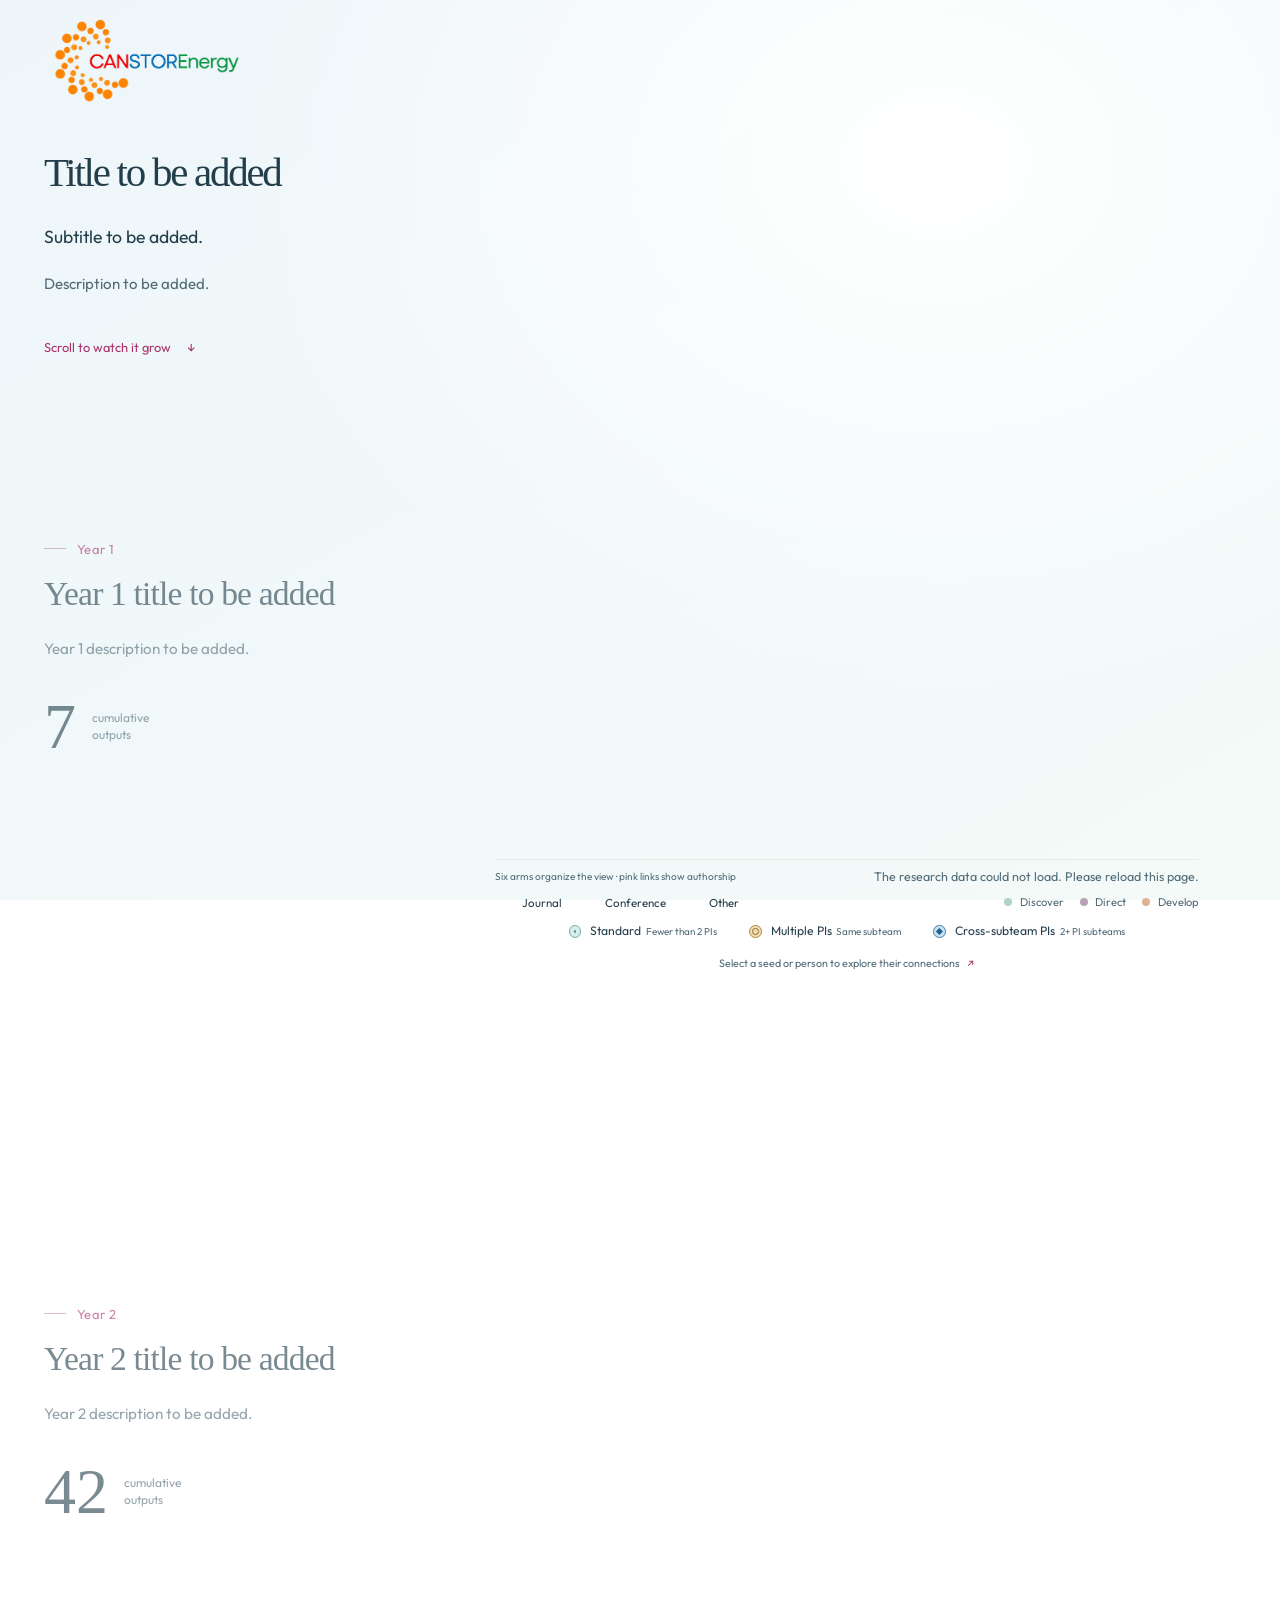
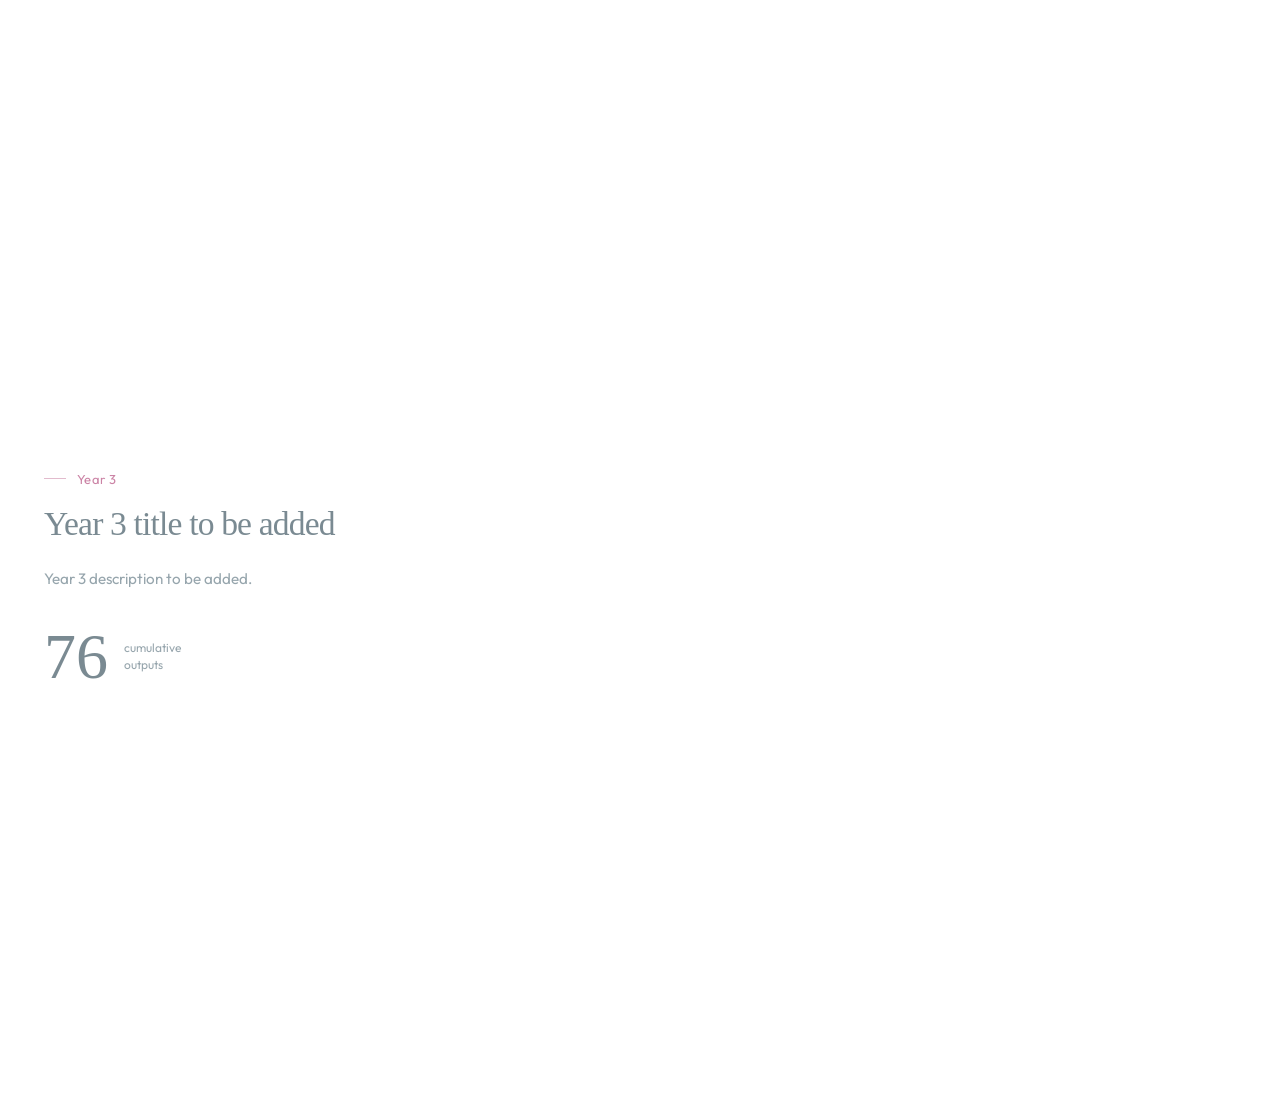
==== snowflake.html @ 8a46660d "Publish standalone CANSTORE snowflake experiment" ====
<!doctype html>
<html lang="en">
<head>
  <meta charset="utf-8">
  <meta name="viewport" content="width=device-width,initial-scale=1">
  <meta name="description" content="An interactive visualization of CANSTOREnergy personnel and research output records.">
  <title>CANSTOREnergy · Snow crystal experiment</title>
  <link rel="icon" type="image/png" href="assets/branding/canstore-logo-transparent.png">
  <link rel="stylesheet" href="assets/dandelion.css?v=20261021b">
  <script defer src="assets/dandelion_data.js"></script>
  <script defer src="assets/dandelion_layout.js?v=20261021b"></script>
  <script defer src="assets/dandelion_scopes.js?v=20261021b"></script>
  <script defer src="assets/direct_enrichment.js?v=20261021b"></script>
  <script defer src="assets/snowflake_layout.js?v=20261103d"></script>
  <script defer src="assets/snowflake.js?v=20261103d"></script>
  <link rel="stylesheet" href="assets/snowflake.css?v=20261103d">
</head>
<body>
  <a class="skip-link" href="#research-story">Skip to the research story</a>
  <header class="page-header">
    <a class="brand" href="snowflake.html" aria-label="CANSTOREnergy — return to the beginning">
      <img src="assets/branding/canstore-logo-transparent.png" width="1935" height="812" alt="CANSTOREnergy">
    </a>
  </header>
  <main id="research-story">
    <aside class="story" aria-label="Three years of research">
      <div class="story-intro">
        <h1 class="placeholder-text">Title to be added</h1>
        <p class="intro placeholder-text">Subtitle to be added.</p>
        <p class="explanation placeholder-text">Description to be added.</p>
        <a class="scroll-cue" href="#year-1">Scroll to watch it grow <span aria-hidden="true">↓</span></a>
      </div>
      <section class="chapter" id="year-1" data-chapter="1">
        <span class="chapter-year">Year 1</span>
        <h2 class="placeholder-text">Year 1 title to be added</h2>
        <p class="placeholder-text">Year 1 description to be added.</p>
        <div class="chapter-count"><strong>7</strong><span>cumulative<br>outputs</span></div>
      </section>
      <section class="chapter" id="year-2" data-chapter="2">
        <span class="chapter-year">Year 2</span>
        <h2 class="placeholder-text">Year 2 title to be added</h2>
        <p class="placeholder-text">Year 2 description to be added.</p>
        <div class="chapter-count"><strong>42</strong><span>cumulative<br>outputs</span></div>
      </section>
      <section class="chapter" id="year-3" data-chapter="3">
        <span class="chapter-year">Year 3</span>
        <h2 class="placeholder-text">Year 3 title to be added</h2>
        <p class="placeholder-text">Year 3 description to be added.</p>
        <div class="chapter-count"><strong>76</strong><span>cumulative<br>outputs</span></div>
      </section>
    </aside>
    <div class="visual-column">
      <div class="pinned-view">
        <section class="visual" aria-label="Interactive research snow crystal">
          <svg id="flower" viewBox="10 15 880 830" role="group" aria-label="Research outputs on six crystalline arms surrounding a fixed core of contributors"></svg>
          <div id="tooltip" role="tooltip" hidden></div>
        </section>
        <div class="graph-caption">
          <p class="crystal-note">Six arms organize the view · pink links show authorship</p>
          <div class="graph-status"><p id="count" aria-live="polite">Loading research records…</p></div>
          <div class="legend type-legend" aria-label="Seed shapes show output type">
            <span><svg viewBox="-12 -12 24 24" data-type-symbol="journal" aria-hidden="true"></svg>Journal</span>
            <span><svg viewBox="-12 -12 24 24" data-type-symbol="conference" aria-hidden="true"></svg>Conference</span>
            <span title="Other outputs, interviews, and reports or briefs"><svg viewBox="-12 -12 24 24" data-type-symbol="other" aria-hidden="true"></svg>Other</span>
          </div>
          <div class="legend output-legend" aria-label="Output legend: PI means principal investigator">
            <span title="Fewer than two recorded PI authors"><i class="standard-key" aria-hidden="true"></i><span class="legend-copy">Standard<small>Fewer than 2 PIs</small></span></span>
            <span title="At least two recorded PI authors, all from the same subteam"><i class="multiple-key" aria-hidden="true"></i><span class="legend-copy">Multiple PIs<small>Same subteam</small></span></span>
            <span title="At least two recorded PI authors representing different subteams"><i class="cross-pi-key" aria-hidden="true"></i><span class="legend-copy">Cross-subteam PIs<small>2+ PI subteams</small></span></span>
          </div>
          <div class="legend people-legend" aria-label="People by subteam">
            <span><i class="discover" aria-hidden="true"></i>Discover</span>
            <span><i class="direct" aria-hidden="true"></i>Direct</span>
            <span title="No contributors from Develop are recorded in the current outputs"><i class="develop" aria-hidden="true"></i>Develop</span>
          </div>
        </div>
        <div class="detail-dock" id="detail-dock">
          <p class="details-empty" id="details-empty">Select a seed or person to explore their connections <span aria-hidden="true">↗</span></p>
          <section class="detail-shell" id="detail-shell" hidden aria-labelledby="detail-title">
            <div class="detail-surface">
              <div class="detail-toolbar"><div class="detail-navigation"><button id="detail-back" type="button" hidden aria-label="Back to previous details">← Back</button><span id="detail-kind">Research output</span></div><button id="clear" type="button" aria-label="Close selection details">Close <span aria-hidden="true">×</span></button></div>
              <div id="details" tabindex="0" aria-label="Selection details"></div>
              <p id="details-scroll-hint" hidden>More details below <span aria-hidden="true">↓</span></p>
            </div>
          </section>
          <p class="sr-only" id="selection-announcement" aria-live="polite"></p>
        </div>
      </div>
    </div>
  </main>
  <noscript><p class="load-error">Enable JavaScript to explore the interactive flower. The research story remains available above.</p></noscript>
</body>
</html>
---- assets/dandelion.css ----
@font-face{font-family:Outfit;src:url('fonts/outfit-regular.ttf') format('truetype');font-weight:400;font-display:swap}
@font-face{font-family:Outfit;src:url('fonts/outfit-medium.ttf') format('truetype');font-weight:500;font-display:swap}
@font-face{font-family:Outfit;src:url('fonts/outfit-semibold.ttf') format('truetype');font-weight:600;font-display:swap}
:root{--ink:#163e36;--muted:#53675f;--pink:#aa326b;--mint:#afd4c3;--mauve:#b6a3b8;--peach:#deb493;--paper:#f5f6ed;--ease:cubic-bezier(.22,.75,.24,1);--layer-pinned:2;--layer-tooltip:3;--layer-skip:4}
*{box-sizing:border-box}html{scroll-behavior:smooth}body{margin:0;color:var(--ink);background:radial-gradient(ellipse at 75% 16%,#eff7f5 0,transparent 65%),linear-gradient(155deg,#f4f9fa 15%,#f5f5e8 100%);font-family:Outfit,sans-serif;min-height:100dvh}button,a{-webkit-tap-highlight-color:transparent}button{font:inherit;cursor:pointer}a{color:inherit;text-decoration:none}button:focus-visible,a:focus-visible,#details:focus-visible{outline:2px solid var(--pink);outline-offset:4px}button:active{transform:scale(.98)}[hidden]{display:none!important}.sr-only{position:absolute;width:1px;height:1px;overflow:hidden;clip-path:inset(50%);white-space:nowrap}.skip-link{position:fixed;top:1rem;left:1rem;z-index:var(--layer-skip);background:var(--paper);padding:1rem;transform:translateY(-200%)}.skip-link:focus{transform:none}
.page-header{max-width:1460px;margin:auto;padding:1.2rem 2.75rem .3rem;display:flex;align-items:center;min-height:6rem}.brand{display:inline-flex}.brand img{display:block;width:12.5rem;height:auto;object-fit:contain}
main{display:grid;grid-template-columns:minmax(240px,1fr) minmax(0,2fr);gap:1.5rem;max-width:1460px;margin:auto;padding:0 2.75rem}.story{min-width:0}.story-intro{padding:2.75rem 0 1rem}h1,h2,p{margin-top:0}h1,h2,.chapter-count strong{font-family:Georgia,'Times New Roman',serif;font-weight:400}h1{font-size:clamp(2.3rem,3.2vw,3.15rem);line-height:1.02;letter-spacing:-.055em;margin-bottom:1.75rem;max-width:340px}h2{letter-spacing:-.025em;text-wrap:balance}.intro{font-size:1.1rem;line-height:1.65;margin-bottom:1.25rem}.explanation{font-size:.94rem;line-height:1.75;max-width:285px;color:var(--muted);text-wrap:pretty}.scroll-cue{display:inline-flex;align-items:center;gap:1rem;font-size:.8rem;color:var(--pink);margin:1.25rem 0;padding:.45rem 0}.scroll-cue span{transition:transform .4s var(--ease)}.scroll-cue:hover span{transform:translateY(4px)}.chapter{min-height:85dvh;padding:15dvh 0 12dvh;opacity:.6;transition:opacity .6s var(--ease);scroll-margin-top:24dvh}.chapter.active{opacity:1}.chapter-year{display:inline-flex;align-items:center;gap:.65rem;font-size:.81rem;color:var(--pink);letter-spacing:.04em}.chapter-year::before{content:"";width:1.4rem;height:1px;background:currentColor;opacity:.55}.chapter.active .chapter-year::before{height:2px;opacity:1}.chapter h2{font-size:2.1rem;margin:1.1rem 0 1.4rem;line-height:1.12}.chapter p{font-size:.95rem;line-height:1.85;max-width:295px;color:var(--muted);text-wrap:pretty}.chapter-count{display:flex;gap:1rem;align-items:center;margin:2rem 0}.chapter-count strong{font-size:4rem;line-height:1;font-variant-numeric:tabular-nums}.chapter-count span{font-size:.75rem;color:var(--muted);line-height:1.4}.chapter:last-child{padding-bottom:25dvh}
.visual-column{min-width:0}.pinned-view{position:sticky;top:1rem;height:calc(100dvh - 2rem);max-height:1100px;display:grid;grid-template-rows:minmax(0,1fr) auto auto;gap:.55rem}.pinned-view.has-selection{grid-template-rows:minmax(0,1fr) auto 15rem}.visual{position:relative;min-height:0;min-width:0}.visual svg{display:block;width:100%;height:100%;overflow:visible}.graph-caption{text-align:center}.graph-status{display:flex;justify-content:center;align-items:center;gap:1rem;margin-bottom:.65rem}#count{font-size:.78rem;color:var(--muted);margin:0;font-variant-numeric:tabular-nums}.legend{display:flex;gap:1rem;justify-content:center;align-items:center;flex-wrap:wrap;font-size:.76rem}.legend > span{display:flex;align-items:center;gap:.45rem}.legend i{width:.52rem;height:.52rem;border-radius:50%;display:inline-block}.discover{background:var(--mint)}.direct{background:var(--mauve)}.develop{background:var(--peach)}.output-legend{gap:1.5rem}.legend-copy{display:block;text-align:left;line-height:1.35}.legend-copy small{display:block;font-size:.66rem;color:var(--muted);font-weight:400;margin-top:.12rem}.output-legend > span{gap:.55rem}.output-legend i{flex-shrink:0}.people-legend{margin-top:.8rem;font-size:.7rem;color:var(--muted)}.legend .standard-key,.legend .multiple-key,.legend .cross-pi-key{width:.8rem;height:.8rem;border:1px solid #79a68f;background:#d2eadd;position:relative}.legend .standard-key::after{content:'';position:absolute;inset:4px;background:#427760;border-radius:50%}.legend .multiple-key{background:#efdfb4;border-color:#ac873d}.legend .multiple-key::after{content:'';position:absolute;inset:2px;border:1px solid #946b25;border-radius:50%}.legend .cross-pi-key{background:#c5e2f2;border-color:#477fa8}.legend .cross-pi-key::after{content:'';position:absolute;inset:3px;background:#245e89;transform:rotate(45deg)}.graph-note{font-size:.68rem;line-height:1.65;color:var(--muted);margin:.5rem 0 .1rem}
.stem{fill:#315f4f;stroke:none;opacity:.73;transition:opacity .4s var(--ease)}.has-selection .stem{opacity:.24}.has-selection .scope-label{opacity:.45}.branch{fill:none;stroke:#5a8c79;opacity:.52;transition:opacity .4s var(--ease)}.seed,.person{cursor:pointer;outline:none;transition:opacity .4s var(--ease)}.seed:focus-visible .halo,.person:focus-visible .person-dot{stroke:var(--pink);stroke-width:3}.seed .halo{stroke:#6e9e89;stroke-width:.8;fill:#c5e4d7;fill-opacity:.24;transition:fill-opacity .25s var(--ease),stroke .25s var(--ease),stroke-width .25s var(--ease)}.filament{stroke:#659580;stroke-width:.7;opacity:.45;fill:none;pointer-events:none}.seed:hover .halo,.seed:focus-visible .halo{fill-opacity:.75;stroke-width:1.8}.person:hover .person-dot{stroke:#557e6d;stroke-width:2.3}.seed.selected .selection-ring{opacity:1}.seed.selected .halo{fill-opacity:.9}.selection-ring{fill:none;stroke:var(--pink);stroke-width:2.5;opacity:0;transition:opacity .3s var(--ease);pointer-events:none}.dim{opacity:.24!important}.person-dot{stroke:#f0f7ee;stroke-width:1.3;transition:stroke .35s var(--ease),stroke-width .35s var(--ease)}.person.selected .person-dot{stroke:var(--pink);stroke-width:2.8}.author-link{fill:none;stroke:var(--pink);stroke-width:1.5;opacity:.7;pointer-events:none}.scope-label{font:10px Outfit,sans-serif;fill:#526d60;letter-spacing:.02em;pointer-events:none}.multiple-pi .halo{fill:#ecd89d;stroke:#a78744;fill-opacity:.46}.multiple-pi .filament{stroke:#9d7b35}.multiple-pi .seed-heart{fill:#8b662b}.pi-inner{fill:none;stroke:#a17c35;stroke-width:1}.cross-pi .halo{fill:#a8d4ee;stroke:#477fa8;fill-opacity:.5}.cross-pi .filament{stroke:#5088af}.pi-diamond{fill:#245e89;stroke:#fcf6f4;stroke-width:.8}.multiple-pi .seed-tip{fill:#b59a63}.cross-pi .seed-tip{fill:#719dbb}.seed-tip{fill:#9dbfaf;fill-opacity:.65;pointer-events:none}.seed-heart{fill:#6d9f89}.person-hit{fill:transparent}.core-wash{fill:url(#core-wash);pointer-events:none}
#tooltip{position:absolute;pointer-events:none;background:#fcfdf6f5;color:var(--ink);padding:.65rem .8rem;max-width:min(22rem,100%);font-size:.8rem;line-height:1.5;border-radius:.55rem;box-shadow:0 6px 30px #234f3914,inset 0 0 0 1px #b9cdc26b;z-index:var(--layer-tooltip)}
.detail-dock{min-height:0;margin:0 .4rem}.details-empty{text-align:center;font-size:.72rem;line-height:1.5;color:var(--muted);margin:.2rem 0 .3rem}.details-empty span{color:var(--pink);margin-left:.3rem}.detail-shell{height:100%;border:1px solid #bdcec1;border-radius:.85rem;background:#fcfdf6;box-shadow:0 5px 20px #244c3709}.detail-surface{height:100%;display:flex;flex-direction:column;border-radius:inherit;overflow:hidden}.detail-toolbar{display:flex;align-items:center;justify-content:space-between;gap:1rem;padding:.45rem 1.1rem .2rem;color:var(--pink);font-size:.72rem;font-weight:500;flex-shrink:0}#clear{display:inline-flex;align-items:center;gap:.55rem;background:none;border:0;padding:.25rem .1rem .25rem .7rem;font-size:.75rem;color:var(--ink);border-radius:1rem;min-height:2.5rem;transition:background .3s var(--ease)}#clear:hover{background:#e9efe6}#clear span{font-size:1.2rem;width:1.7rem;height:1.7rem;display:grid;place-items:center;background:#ecf0e8;border-radius:50%;line-height:1}#details{overflow:auto;overscroll-behavior:contain;scrollbar-width:thin;scrollbar-color:#b2c9bb transparent;padding:.2rem 1.1rem 1.2rem;min-height:0}#detail-title{font-size:1.35rem;line-height:1.35;margin:0 0 .75rem;max-width:65ch;text-wrap:pretty}.record-body{display:grid;grid-template-columns:1fr 1.15fr;gap:1.5rem}.record-related{border-left:1px solid #dce5d9;padding-left:1.25rem}.record-meta{display:grid;grid-template-columns:repeat(2,minmax(0,1fr));gap:.6rem 1rem;margin:0}.record-meta div{min-width:0}.record-meta dt{font-size:.7rem;color:#6b7e72;margin-bottom:.14rem}.record-meta dd{font-size:.84rem;line-height:1.45;margin:0;overflow-wrap:anywhere}.pi-status{display:flex;align-items:center;gap:.45rem;font-size:.87rem;font-weight:500;margin:0 0 .2rem}.pi-status::before{content:"";width:.5rem;height:.5rem;border-radius:50%;background:#89b6a0;flex-shrink:0}.pi-status.multiple-pi::before{background:#d6b875;box-shadow:inset 0 0 0 2px #f2e9d1;border:1px solid #a78744}.pi-status.cross-pi::before{background:#477fa8;border-radius:0;transform:rotate(45deg)}.pi-status.multiple-pi{color:#826023}.pi-status.cross-pi{color:#245e89}.pi-summary{margin:0 0 .7rem}.collaboration-status{font-size:.77rem;color:var(--ink);line-height:1.5;margin:0 0 .5rem}.collaboration-status.is-cross{color:var(--pink)}.contributor-list,.output-list{list-style:none;margin:.4rem 0 0;padding:0}.contributor-list li{display:grid;grid-template-columns:minmax(0,1fr) auto;gap:.6rem;align-items:baseline;padding:.3rem 0;border-bottom:1px solid #dce5d96b}.contributor-list li:last-child{border-bottom:0}.record-link{border:0;background:none;padding:0;color:var(--ink);text-align:left;font-size:.85rem;line-height:1.5;text-decoration:underline;text-decoration-color:#819a8d55;text-underline-offset:3px}.record-link:hover{color:var(--pink);text-decoration-color:var(--pink)}.team-tag{color:var(--muted);font-size:.72rem}.publication-link{display:inline-flex;align-items:center;gap:.7rem;background:#e9efe5;color:var(--ink);padding:.35rem .4rem .35rem .75rem;border-radius:2rem;font-size:.72rem;margin-top:.75rem}.publication-link span{display:grid;place-items:center;background:#d7e5d9;border-radius:50%;height:1.5rem;width:1.5rem;transition:transform .3s var(--ease)}.publication-link:hover span{transform:translate(1px,-1px)}.record-note{font-size:.8rem;line-height:1.55;color:var(--muted);margin:.6rem 0 0}.list-heading{font-size:.8rem;font-weight:500;margin:0 0 .5rem}.output-list li{padding:.45rem 0;box-shadow:0 1px 0 #ccd9cb60}.output-year{font-size:.71rem;color:var(--muted);display:block;margin-top:.15rem}.load-error{padding:2rem;color:var(--pink)}
@media(max-height:760px) and (min-width:801px){.pinned-view.has-selection{grid-template-rows:minmax(0,1fr) auto 12rem}.graph-note{display:none}.page-header{min-height:4.5rem}.brand img{width:10rem}}
@media(max-width:1050px) and (min-width:801px){main{grid-template-columns:minmax(210px,1fr) minmax(0,2fr);gap:1rem;padding:0 1.75rem}.page-header{padding-left:1.75rem}.record-body{grid-template-columns:1fr;gap:.9rem}.record-related{border-left:0;border-top:1px solid #dce5d9;padding:1rem 0 0}.legend{gap:.7rem}.scope-label{font-size:11px}}
@media(max-width:800px){.page-header{padding:.9rem 1.25rem .3rem;min-height:0}.brand img{width:10rem}main{display:flex;flex-direction:column;padding:0 1.25rem;gap:0}.visual-column{display:contents}.pinned-view{order:-1;top:0;height:68dvh;min-height:min(470px,68dvh);max-height:640px;grid-template-rows:minmax(0,1fr) auto auto;gap:.3rem;z-index:var(--layer-pinned);background:linear-gradient(155deg,#f2f8f7,#f4f5e9);margin:0 -1.25rem;padding:.4rem .75rem .6rem;box-shadow:0 8px 15px #31533e05}.pinned-view.has-selection{grid-template-rows:minmax(0,1fr) auto 11.5rem;height:68dvh;min-height:470px}.scope-label{display:none}.graph-status{margin:0 0 .5rem;gap:.8rem}#count{font-size:.65rem}.legend{font-size:.69rem;gap:.7rem}.output-legend{display:grid;grid-template-columns:repeat(3,auto);gap:.8rem}.output-legend > span{gap:.35rem}.legend-copy small{font-size:.61rem}.people-legend{font-size:.65rem}.graph-note{display:block;font-size:.63rem;max-width:34rem;margin:.5rem auto .1rem}.graph-note br{display:none}.detail-dock{margin:0 .1rem}.details-empty{font-size:.65rem}.people-legend{margin-top:.4rem}.detail-toolbar{padding:.3rem .8rem 0}.detail-toolbar #clear{min-height:2rem}#details{padding:.2rem .8rem 1rem}#detail-title{font-size:1.15rem}.record-body{grid-template-columns:1fr;gap:.9rem}.record-related{border-left:0;border-top:1px solid #dce5d9;padding:.8rem 0 0}.record-meta{grid-template-columns:repeat(2,minmax(0,1fr))}.record-link{font-size:.85rem;padding:.15rem 0}.team-tag{font-size:.72rem}.story-intro{padding:2.4rem 0 .5rem}h1{font-size:2.85rem;max-width:none}.explanation{max-width:440px}.chapter{min-height:85dvh;padding:12dvh 0 18dvh;scroll-margin-top:72dvh}.chapter p{max-width:440px}.chapter:last-child{padding-bottom:40dvh}.chapter h2{font-size:1.95rem}.pinned-view.has-selection .graph-note,.pinned-view.has-selection .people-legend{display:none}}
@media(max-width:380px){.output-legend{gap:.4rem}.output-legend > span{gap:.25rem}.legend-copy{font-size:.62rem}.legend-copy small{font-size:.56rem}.contributor-list li{grid-template-columns:1fr;gap:0}}
@media(max-width:800px) and (max-height:620px){.pinned-view,.pinned-view.has-selection{height:70dvh;min-height:0}.pinned-view.has-selection{grid-template-rows:minmax(0,1fr) auto 9rem}.graph-note{display:none}.legend-copy small{display:none}.chapter{scroll-margin-top:74dvh}}
@media(prefers-reduced-motion:reduce){html{scroll-behavior:auto}*,*::before,*::after{animation:none!important;transition:none!important}}

#flower{outline:none}.seed-art,.seed-pulse{transform-origin:0 0}

#details-scroll-hint{margin:0;padding:.15rem 1rem .35rem;text-align:right;font-size:.63rem;color:var(--muted);flex-shrink:0;background:#fcfdf6;box-shadow:0 -7px 12px #fcfdf6}#details-scroll-hint span{margin-left:.4rem}

/* Silhouette encodes output type; color and the centre encode PI collaboration. */
.type-legend{gap:1.35rem;margin-bottom:.7rem;font-size:.72rem;color:var(--ink)}.type-legend svg{width:1.25rem;height:1.25rem;flex-shrink:0;fill:#dce9de;stroke:#537c68;stroke-width:1.2;stroke-linejoin:round}.seed .halo{stroke-linejoin:round}
@media(max-width:800px){.type-legend{gap:1rem;margin-bottom:.45rem;font-size:.65rem}.type-legend svg{width:1.1rem;height:1.1rem}}

.seed[data-output-shape="other"] .halo{stroke-dasharray:3 3;stroke-linecap:round}.type-legend [data-type-symbol="other"] path{stroke-dasharray:2 2;stroke-linecap:round}

/* Shallow lighting and contrast layers give the canopy depth without changing data sizes. */
.seed-light{fill:url(#seed-light);pointer-events:none;opacity:.3}.twig[data-depth="front"] .halo{stroke-width:1;fill-opacity:.36}.twig[data-depth="back"] .halo{fill-opacity:.18}.twig[data-depth="front"] .branch{opacity:.64}.twig[data-depth="back"] .branch{opacity:.34}.twig[data-depth="back"] .filament{opacity:.42}.twig[data-depth="front"] .filament{opacity:.5}.twig .seed:hover .halo,.twig .seed:focus-visible .halo{fill-opacity:.8;stroke-width:1.8}.twig .seed.selected .halo{fill-opacity:.9}.person-dot{filter:drop-shadow(0 1px 1px #315f4f20)}.has-selection .seed-light{opacity:.45}

/* DIRECT context remains separate from authored-output data and the flower layout. */
.pinned-view.has-selection .detail-navigation{display:flex;align-items:center;gap:.7rem;min-width:0}#detail-back{background:none;border:0;border-right:1px solid #cfdbce;padding:.4rem .7rem .4rem 0;color:var(--ink);font-size:.72rem;white-space:nowrap}#detail-back:hover{color:var(--pink)}.context-eyebrow{font-size:.75rem;color:var(--muted);margin:-.35rem 0 .9rem}.direct-context{margin:0 0 1rem;padding-bottom:.85rem;border-bottom:1px solid #dce5d9}.context-role{font-size:.8rem;margin:0;color:var(--ink)}.context-expansion{margin-top:.6rem}.context-expansion summary{cursor:pointer;font-size:.8rem;line-height:1.5;padding:.35rem 0;color:var(--ink)}summary:focus-visible{outline:2px solid var(--pink);outline-offset:3px}.area-label{font-size:.71rem;font-weight:500;color:var(--muted);margin:.75rem 0 .2rem}.workstream-list{list-style:none;padding:0;margin:.2rem 0 .5rem}.workstream-list li{margin:.25rem 0}.context-output-heading{margin-top:1.2rem}.workstream-roster{list-style:none;margin:.45rem 0 0;padding:0}.workstream-roster li{padding:.35rem 0;border-bottom:1px solid #dce5d96b}.roster-name{font-size:.85rem}.roster-status{display:block;font-size:.65rem;color:var(--muted);line-height:1.45;margin-top:.1rem}.roster-note{margin-top:.25rem}.person.workstream-member .person-dot{stroke:#75617e;stroke-width:2.5;stroke-dasharray:2 1.5}
@media(max-width:800px){.detail-navigation{gap:.4rem}.detail-toolbar{gap:.4rem}#detail-back{padding-right:.4rem}}

/* Compact captions leave more height for the flower on narrow screens. */
@media(max-width:800px){
  .pinned-view{height:min(72dvh,calc(100vw + 7rem));max-height:700px;gap:.2rem;padding-top:.15rem}
  .pinned-view.has-selection{height:72dvh;min-height:min(520px,80dvh)}
  .graph-caption{display:grid;grid-template-columns:1fr;gap:.32rem}
  .graph-status,.type-legend,.people-legend{margin:0}
  .type-legend svg{width:.95rem;height:.95rem}
  .output-legend{gap:.65rem}
  .legend-copy{font-size:.65rem;line-height:1.2}
  .legend-copy small{font-size:.6rem;margin-top:.06rem}
  .people-legend{font-size:.63rem}
  .details-empty{margin:0;font-size:.62rem}
  .chapter{scroll-margin-top:76dvh}
}
@media(max-width:800px) and (max-height:620px){
  .pinned-view,.pinned-view.has-selection{height:70dvh;min-height:0}
  .chapter{scroll-margin-top:74dvh}
}
---- assets/snowflake.css ----
/* Local snow crystal experiment; the dandelion styles and renderer stay intact. */
.comparison-link{margin-left:auto;font-size:.75rem;color:var(--muted);padding:.6rem 0;border-bottom:1px solid #b9cfc3}
.comparison-link:hover{color:var(--pink)}
.crystal-spine{fill:#8daab7;stroke:none;opacity:.85;transition:opacity .3s}
.branch{stroke:#7e9eac;stroke-linecap:butt;stroke-linejoin:miter}
.seed .halo{stroke-width:1;fill-opacity:.58}
.twig[data-depth="front"] .halo,.twig[data-depth="back"] .halo{fill-opacity:.58;stroke-width:1}
.twig[data-depth="front"] .branch,.twig[data-depth="back"] .branch{opacity:.52}
.person-dot{filter:none}
.crystal-note{margin:0 0 .55rem;font-size:.65rem;line-height:1.4;color:var(--muted)}
.scope-label{font-size:12px;fill:#466675;letter-spacing:.025em;paint-order:stroke;stroke:#f1f7fa;stroke-width:3px;stroke-linejoin:round}
@media(max-width:800px){
  .comparison-link{font-size:.65rem;max-width:8rem;text-align:right}
  .crystal-note{font-size:.6rem;margin:0}
  .pinned-view.has-selection .crystal-note{display:none}
}

/* A slow light passage follows the crystal shafts; data nodes remain still. */
.crystal-current{fill:none;stroke:#8fbfce;stroke-width:2.2;stroke-linecap:round;opacity:0;pointer-events:none}
.crystal-corner{stroke:#8bafa2;stroke-width:.9;stroke-linejoin:round;opacity:.6;pointer-events:none}
.crystal-facet{stroke:#87aa9d;stroke-width:.8;stroke-linecap:round;opacity:.55;pointer-events:none}
.has-selection .crystal-facet{opacity:.15}
@media(prefers-reduced-motion:reduce){.crystal-current{display:none!important}}

/* Faceted surfaces share an upper-left light source; colors still encode data. */
.crystal-ridge{stroke:#ffffff;stroke-width:.65;opacity:.9;pointer-events:none}
.crystal-glass{fill:url(#crystal-light);stroke:none;pointer-events:none}
.crystal-core{fill:url(#crystal-light);fill-opacity:.2;stroke:none;pointer-events:none}
.person-dot{stroke:#fbfff8;stroke-width:1.6;filter:drop-shadow(0 1px 1px #315f4f20)}
.crystal-corner{stroke:#94b2bf;stroke-width:1;opacity:.45}
.crystal-facet{stroke:#86a8b6;stroke-width:.9;opacity:.65}
.has-selection .crystal-core{opacity:.35}
.seed:hover .crystal-glass,.seed:focus-visible .crystal-glass{opacity:.65}
@media(min-width:1100px){
  .graph-caption{display:grid;grid-template-columns:1fr 1fr;gap:.5rem 1.4rem;max-width:44rem;width:100%;margin:0 auto;padding-top:.6rem;border-top:1px solid #bfd3c54d}
  .graph-caption .crystal-note{margin:0;text-align:left;align-self:center;font-size:.63rem}
  .graph-caption .graph-status{margin:0;justify-content:flex-end}
  .graph-caption .type-legend{margin:0;justify-content:flex-start;gap:1rem}
  .graph-caption .people-legend{margin:0;justify-content:flex-end}
  .graph-caption .output-legend{grid-column:1/-1;grid-row:3;gap:2rem;padding-top:.2rem}
  .graph-caption .legend-copy small{display:inline;margin-left:.3rem;font-size:.62rem}
  .details-empty{font-size:.67rem;margin-top:.4rem}
}
@media(prefers-reduced-motion:reduce){.crystal-glass{transition:none}}

/* Frosted mint and ice blue: semantic PI and personnel colors are retained. */
:root{--ink:#233e4b;--muted:#526b77;--paper:#f2f8fa}
body{background:radial-gradient(ellipse at 73% 18%,#ffffff 0,transparent 55%),linear-gradient(150deg,#eef6fa,#f3faf8);background-attachment:fixed}
.crystal-frame{fill:none;stroke:#9dbac5;stroke-width:.8;opacity:.6;pointer-events:none}
.has-selection .crystal-frame{opacity:.22}
.standard .halo{fill:#d6eeea;stroke:#7da7ac}
.standard .seed-heart{fill:#668e98}
.legend .standard-key{background:#d6eeea;border-color:#7da7ac}
.legend .standard-key::after{background:#668e98}
.type-legend svg{fill:#e9f3f5;stroke:#7796a3}
.comparison-link{border-color:#c2d5df}
.detail-shell{background:#fbfdfe;border-color:#bfd3dc;box-shadow:0 5px 20px #27495709}
#tooltip{background:#fafdfff5;box-shadow:0 6px 30px #27495714,inset 0 0 0 1px #bdd2db80}
@media(max-width:800px){.pinned-view{background:linear-gradient(155deg,#eef6fa,#f3faf8);box-shadow:0 8px 15px #27495705}}
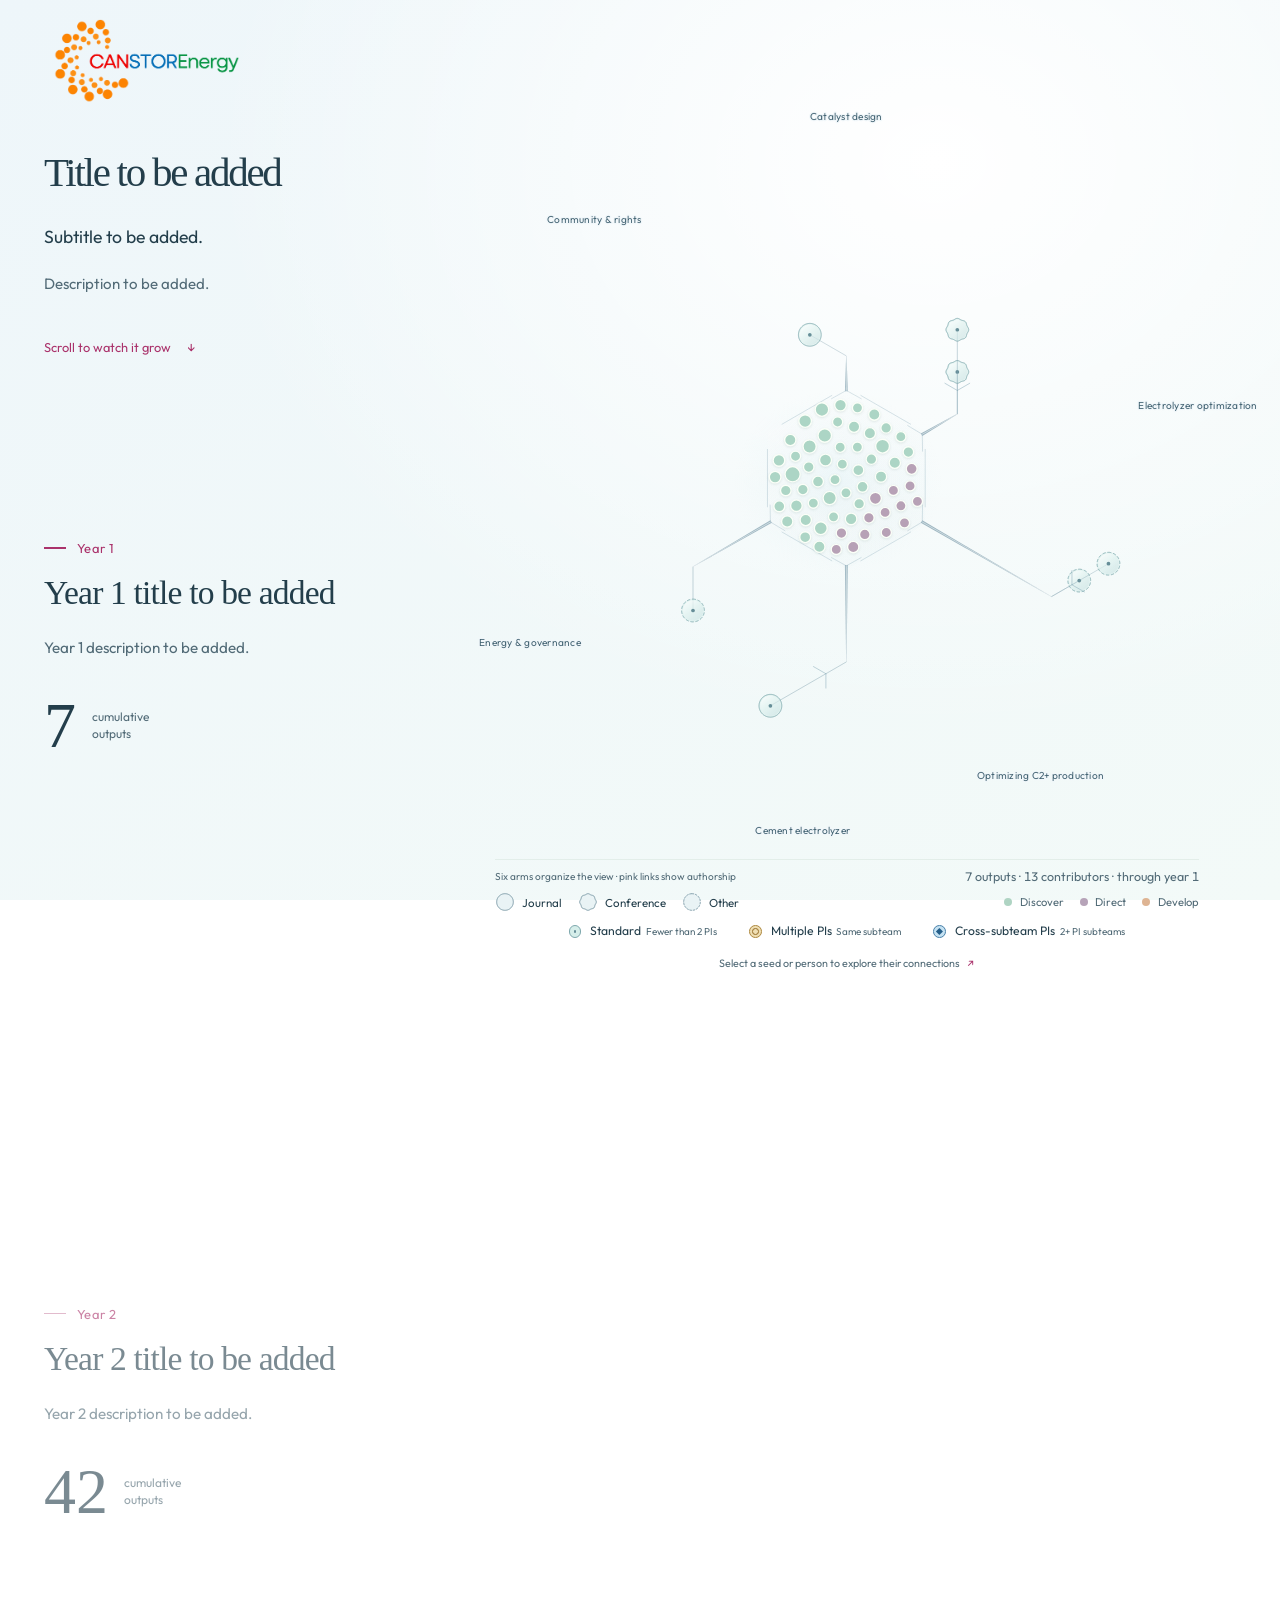
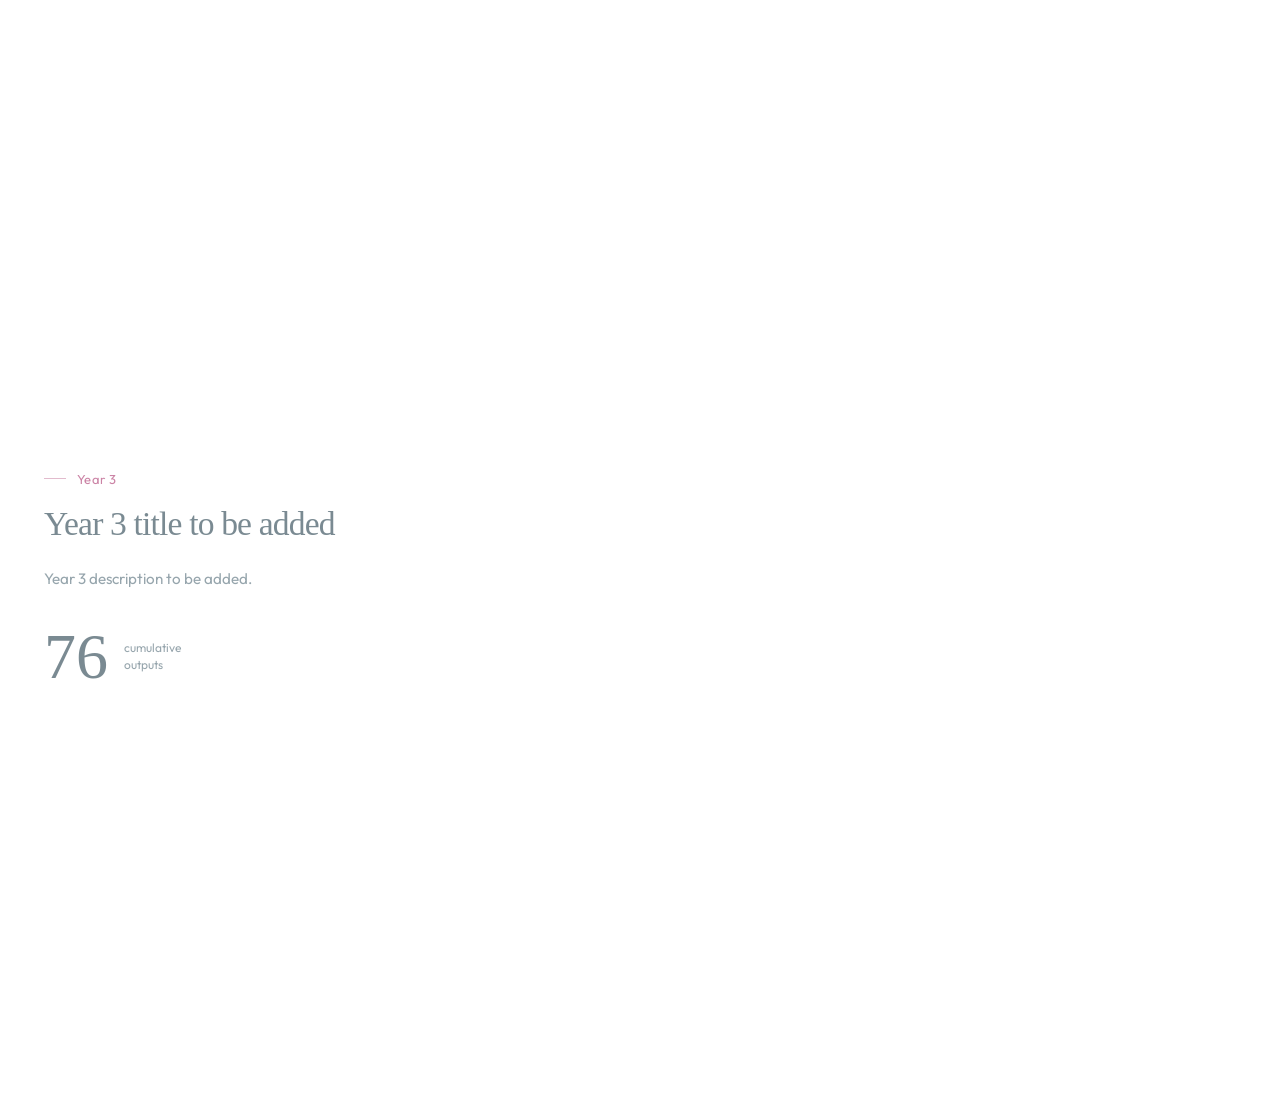
==== commit f9ad28bf: "Regroup snowflake using reviewed spreadsheet scopes" ====
--- a/snowflake.html
+++ b/snowflake.html
@@ -9,10 +9,10 @@
   <link rel="stylesheet" href="assets/dandelion.css?v=20261021b">
   <script defer src="assets/dandelion_data.js"></script>
   <script defer src="assets/dandelion_layout.js?v=20261021b"></script>
-  <script defer src="assets/dandelion_scopes.js?v=20261021b"></script>
+  <script defer src="assets/dandelion_scopes.js?v=20261110-scopes"></script>
   <script defer src="assets/direct_enrichment.js?v=20261021b"></script>
   <script defer src="assets/snowflake_layout.js?v=20261103d"></script>
-  <script defer src="assets/snowflake.js?v=20261103d"></script>
+  <script defer src="assets/snowflake.js?v=20261110-scopes"></script>
   <link rel="stylesheet" href="assets/snowflake.css?v=20261103d">
 </head>
 <body>
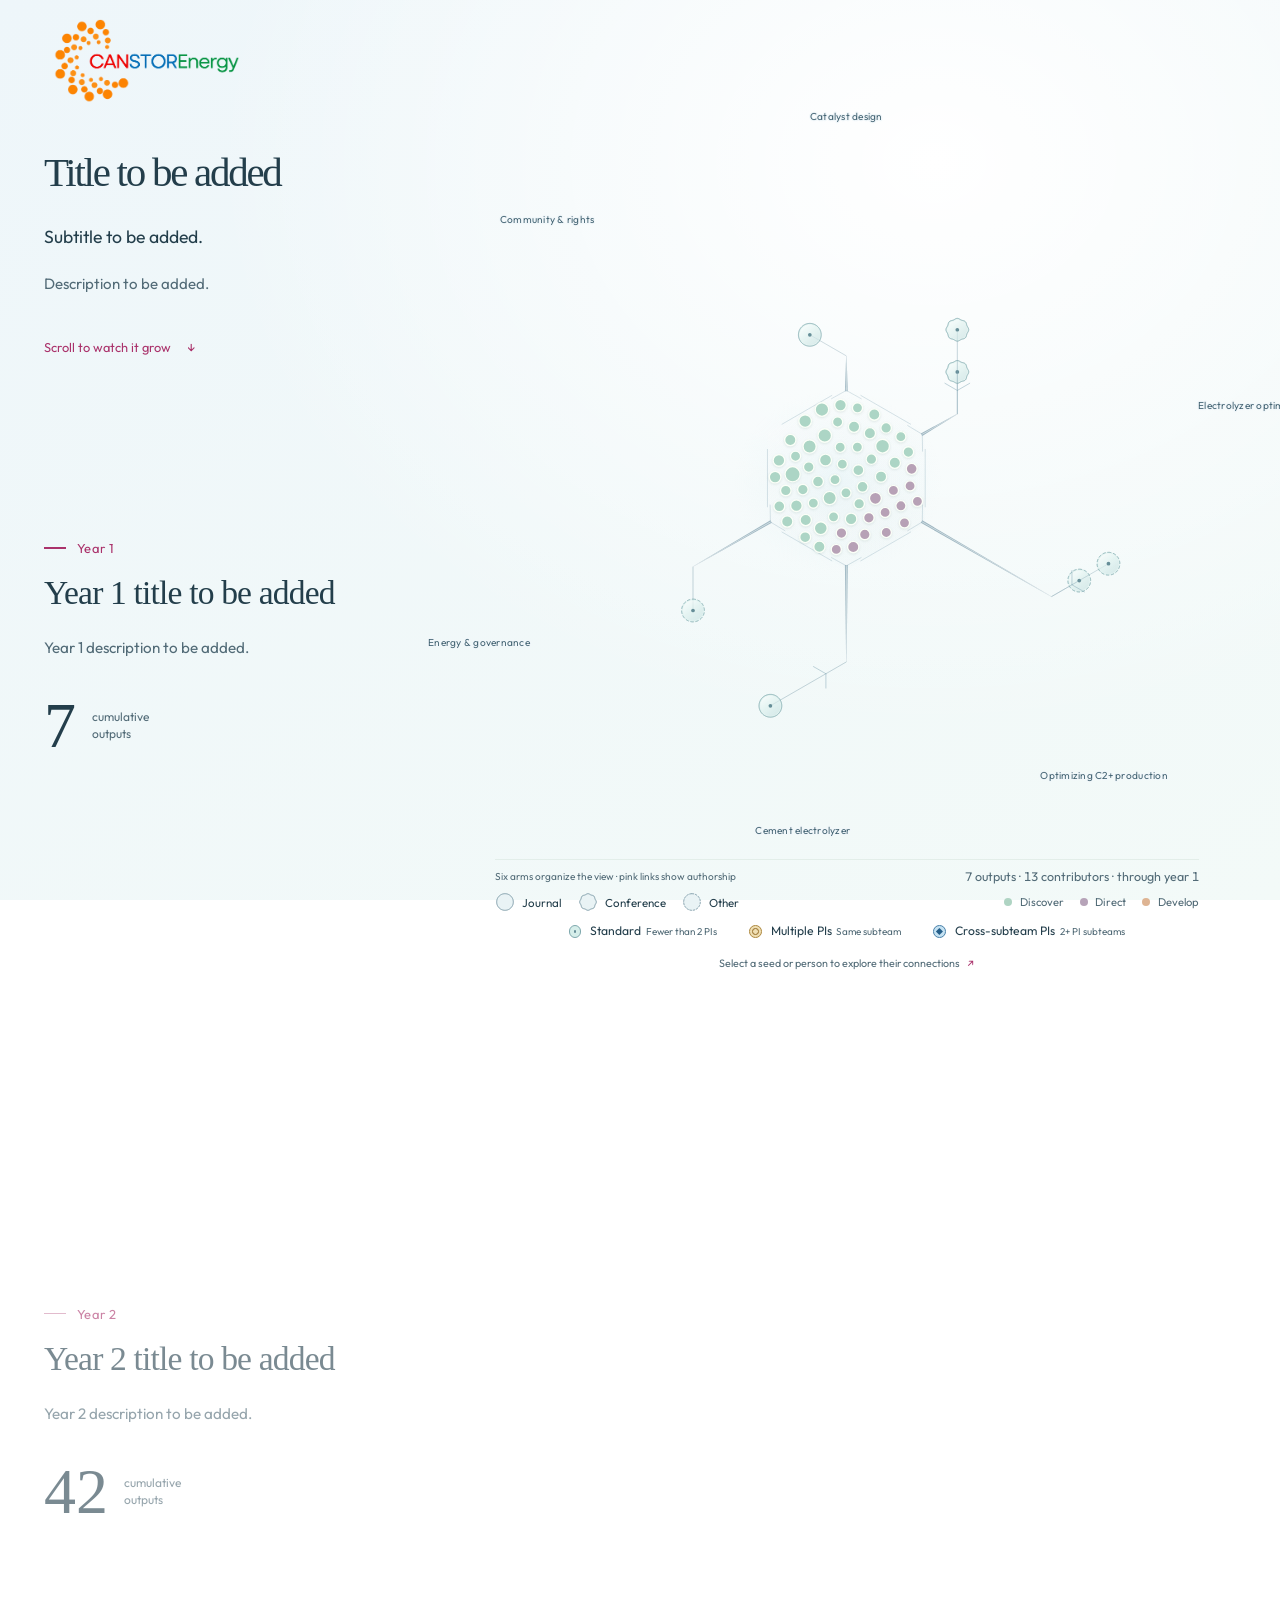
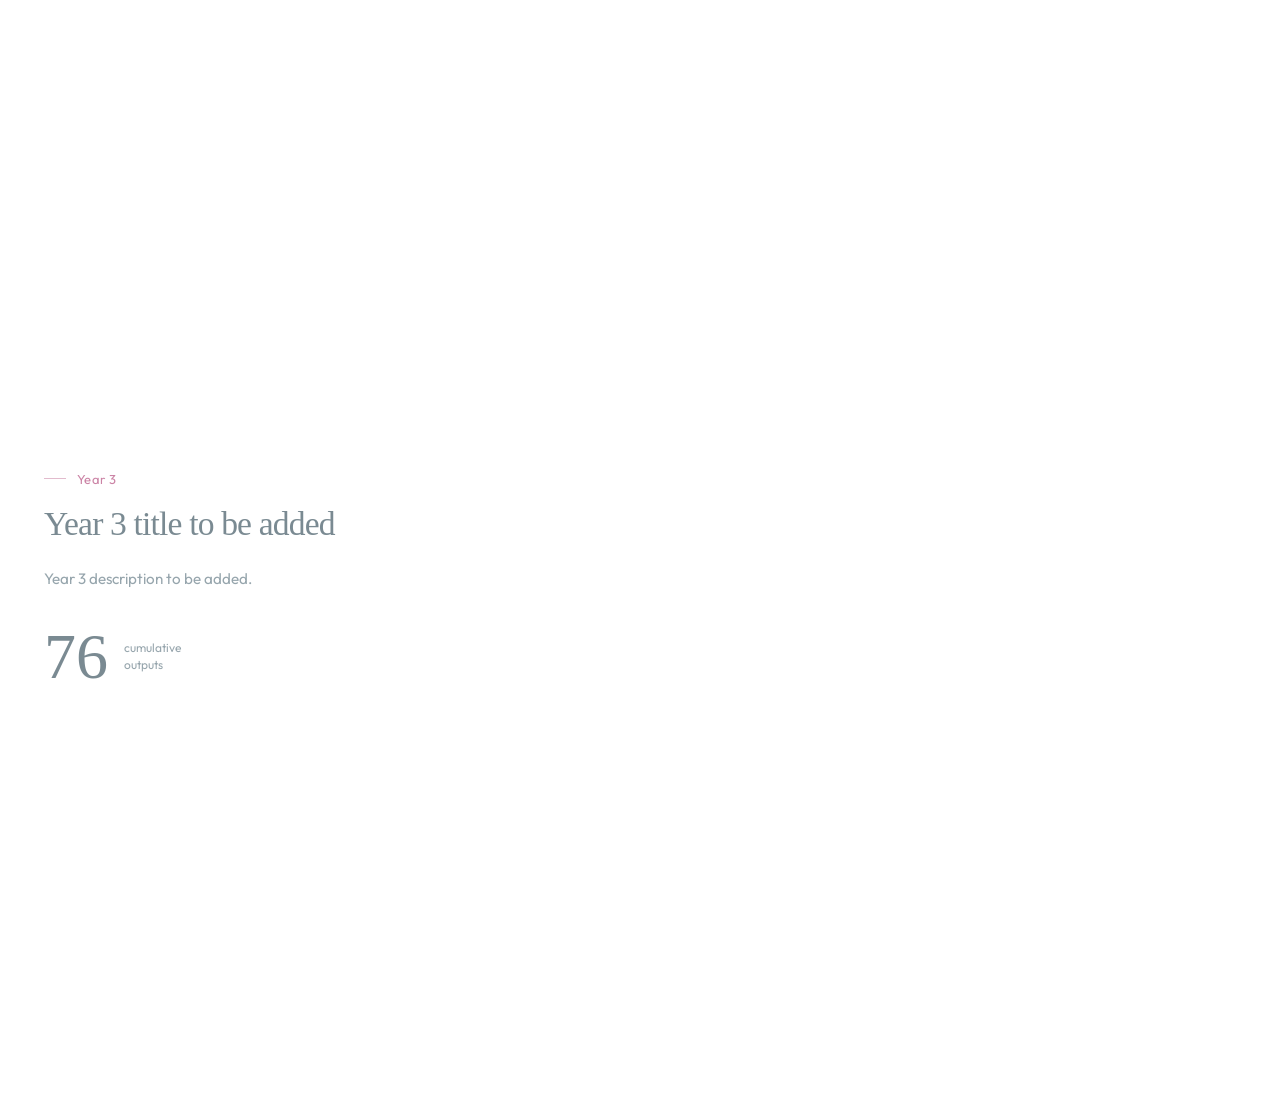
==== commit 89ebcd55: "Align snowflake scope captions away from output nodes" ====
--- a/snowflake.html
+++ b/snowflake.html
@@ -12,7 +12,7 @@
   <script defer src="assets/dandelion_scopes.js?v=20261110-scopes"></script>
   <script defer src="assets/direct_enrichment.js?v=20261021b"></script>
   <script defer src="assets/snowflake_layout.js?v=20261103d"></script>
-  <script defer src="assets/snowflake.js?v=20261110-scopes"></script>
+  <script defer src="assets/snowflake.js?v=20261110-scopes2"></script>
   <link rel="stylesheet" href="assets/snowflake.css?v=20261103d">
 </head>
 <body>
